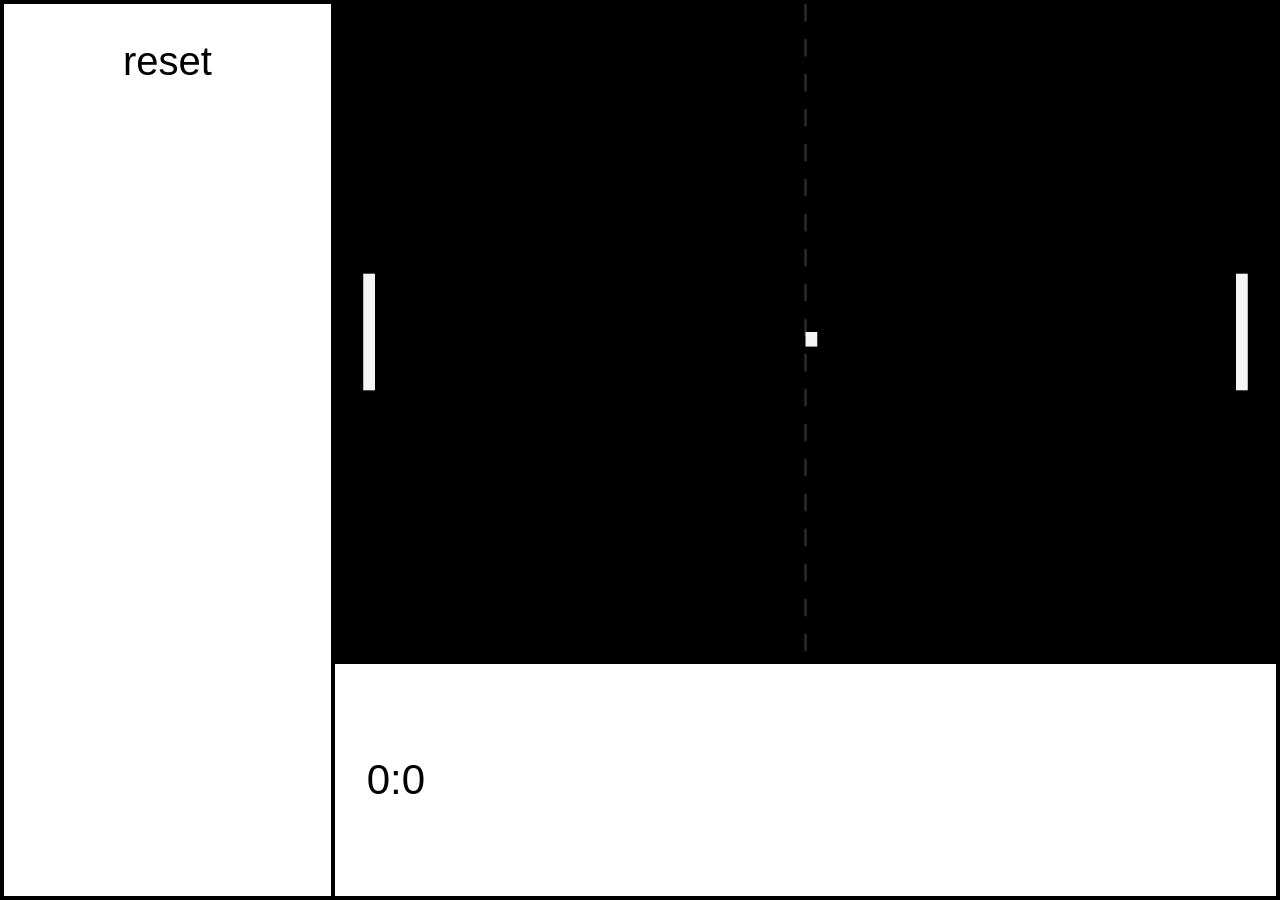
==== web/visualizer.html @ 7440715d "working pong game + visualizer" ====
<!doctype html>
<html lang="en">
<head>
  <meta charset="utf-8">
  <meta name="viewport" content="width=device-width, initial-scale=1">
  <title>Pong Visualizer</title>
  <link rel="stylesheet" href="/web/visualizer.css">
</head>
<body>
  <main class="visualizer">
    <aside class="controls">
      <button id="reset" type="button">reset</button>
    </aside>
    <section class="game-panel">
      <canvas id="preview" aria-label="Pong state preview"></canvas>
    </section>
    <section class="score" aria-label="Score">
      <span id="score">0:0</span>
    </section>
  </main>
  <script src="/web/pong-core.js"></script>
  <script src="/web/visualizer.js"></script>
</body>
</html>
---- web/visualizer.css ----
html,
body {
  width: 100%;
  height: 100%;
  margin: 0;
  background: #fff;
  color: #000;
  font-family: Arial, Helvetica, sans-serif;
}

body {
  overflow: hidden;
}

.visualizer {
  box-sizing: border-box;
  display: grid;
  grid-template-columns: 26% 74%;
  grid-template-rows: 74% 26%;
  width: 100vw;
  height: 100vh;
  border: 4px solid #000;
}

.controls {
  grid-row: 1 / 3;
  border-right: 4px solid #000;
  padding-top: 36px;
  text-align: center;
}

button {
  appearance: none;
  border: 0;
  background: transparent;
  color: #000;
  font: inherit;
  font-size: 40px;
  line-height: 1;
  cursor: pointer;
}

button:focus-visible {
  outline: 3px solid #000;
  outline-offset: 8px;
}

.game-panel {
  min-width: 0;
  min-height: 0;
  border-bottom: 4px solid #000;
}

#preview {
  display: block;
  width: 100%;
  height: 100%;
  background: #000;
}

.score {
  display: flex;
  align-items: center;
  justify-content: flex-start;
  padding-left: 32px;
  font-size: 42px;
  line-height: 1;
}
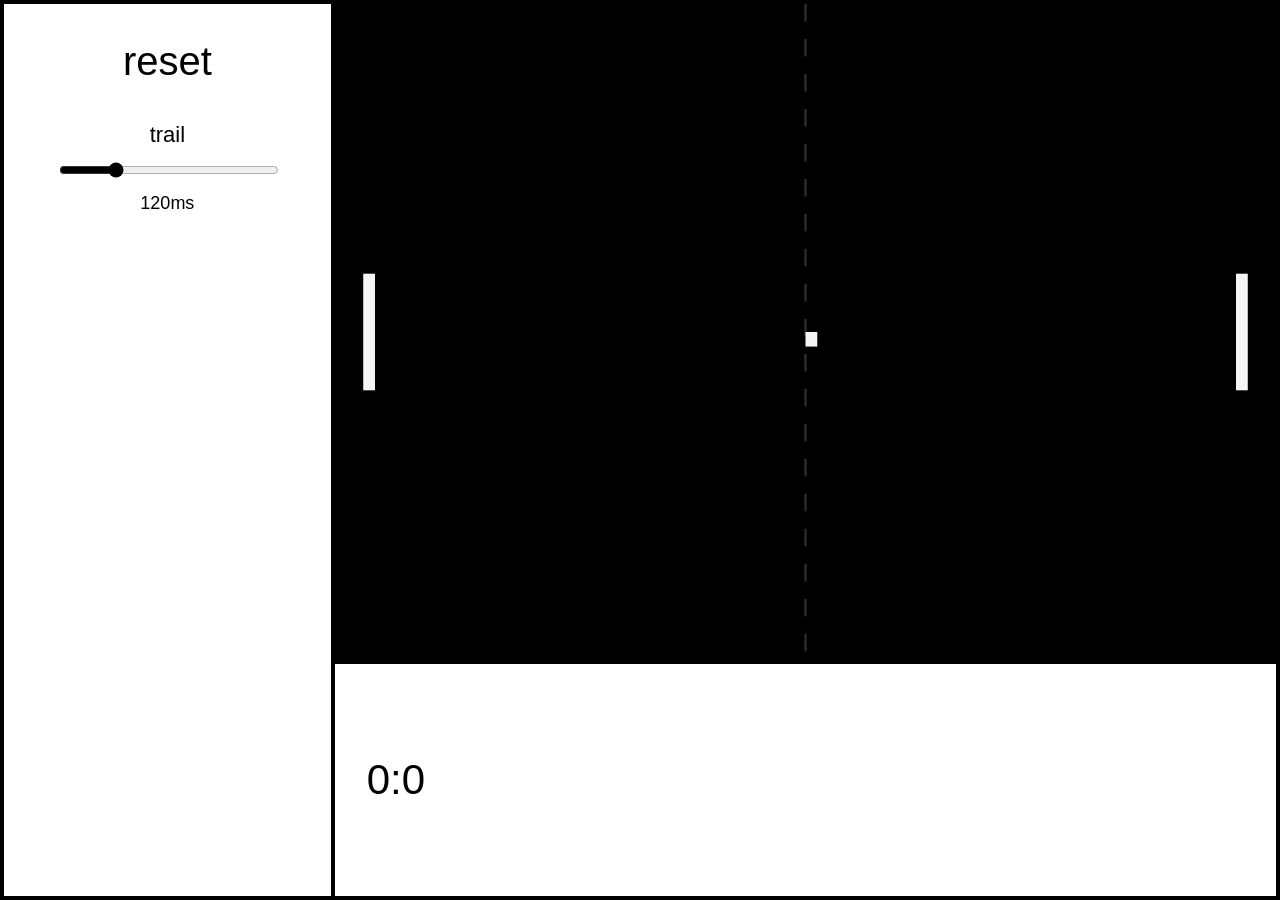
==== commit 8c73745b: "added trail to visualizer" ====
--- a/web/visualizer.html
+++ b/web/visualizer.html
@@ -10,6 +10,11 @@
   <main class="visualizer">
     <aside class="controls">
       <button id="reset" type="button">reset</button>
+      <label class="trail-control" for="trailMs">
+        <span>trail</span>
+        <input id="trailMs" type="range" min="0" max="500" step="10" value="120">
+        <output id="trailValue" for="trailMs">120ms</output>
+      </label>
     </aside>
     <section class="game-panel">
       <canvas id="preview" aria-label="Pong state preview"></canvas>
--- a/web/visualizer.css
+++ b/web/visualizer.css
@@ -27,6 +27,24 @@
   border-right: 4px solid #000;
   padding-top: 36px;
   text-align: center;
+}
+
+.trail-control {
+  display: grid;
+  gap: 14px;
+  width: min(220px, calc(100% - 40px));
+  margin: 42px auto 0;
+  font-size: 22px;
+  line-height: 1;
+}
+
+.trail-control input {
+  width: 100%;
+  accent-color: #000;
+}
+
+.trail-control output {
+  font-size: 18px;
 }
 
 button {
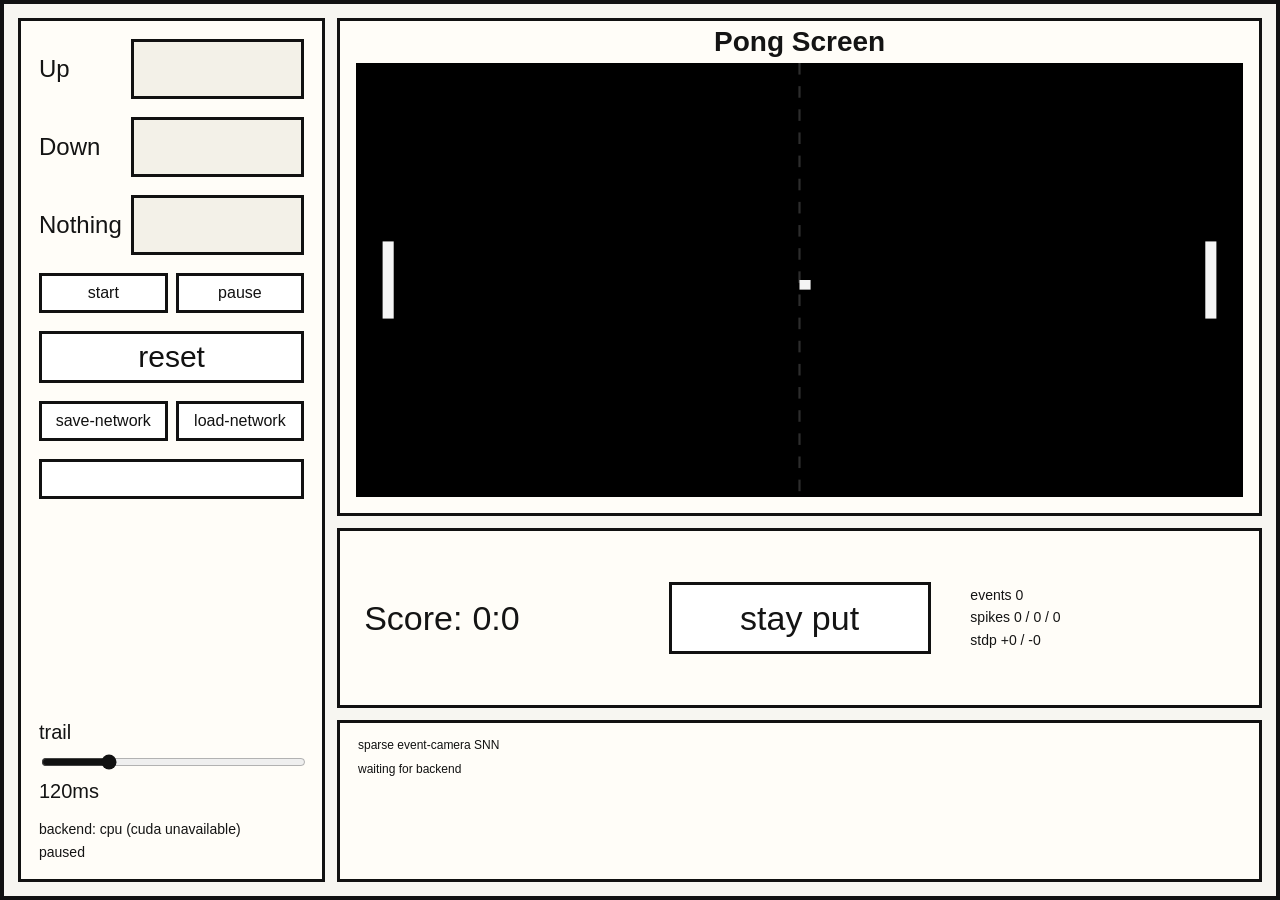
==== commit c103bb9d: "initial setup - still a bit quirky" ====
--- a/web/visualizer.html
+++ b/web/visualizer.html
@@ -9,18 +9,60 @@
 <body>
   <main class="visualizer">
     <aside class="controls">
+      <div class="output-stack" aria-label="SNN output activity">
+        <div class="output-meter" data-output="up">
+          <span>Up</span>
+          <div class="meter-track"><div id="barUp" class="meter-fill"></div></div>
+        </div>
+        <div class="output-meter" data-output="down">
+          <span>Down</span>
+          <div class="meter-track"><div id="barDown" class="meter-fill"></div></div>
+        </div>
+        <div class="output-meter" data-output="stay">
+          <span>Nothing</span>
+          <div class="meter-track"><div id="barStay" class="meter-fill"></div></div>
+        </div>
+      </div>
+      <div class="button-row">
+        <button id="start" type="button">start</button>
+        <button id="pause" type="button">pause</button>
+      </div>
       <button id="reset" type="button">reset</button>
+      <div class="button-row">
+        <button id="saveNetwork" type="button">save-network</button>
+        <button id="loadNetwork" type="button">load-network</button>
+      </div>
+      <select id="savedNetworks" aria-label="Saved networks"></select>
       <label class="trail-control" for="trailMs">
         <span>trail</span>
         <input id="trailMs" type="range" min="0" max="500" step="10" value="120">
         <output id="trailValue" for="trailMs">120ms</output>
       </label>
+      <div class="backend-readout">
+        <span id="device">backend: waiting</span>
+        <span id="trainState">paused</span>
+      </div>
     </aside>
     <section class="game-panel">
+      <h1>Pong Screen</h1>
       <canvas id="preview" aria-label="Pong state preview"></canvas>
     </section>
-    <section class="score" aria-label="Score">
-      <span id="score">0:0</span>
+    <section class="bottom-panel" aria-label="SNN status">
+      <div class="score">
+        <span>Score:</span>
+        <span id="score">0:0</span>
+      </div>
+      <div class="winner">
+        <span id="winner">stay put</span>
+      </div>
+      <div class="spike-stats">
+        <span id="eventCount">events 0</span>
+        <span id="spikeCounts">spikes 0 / 0 / 0</span>
+        <span id="stdpCounts">stdp +0 / -0</span>
+      </div>
+    </section>
+    <section class="network-panel" aria-label="Network design">
+      <canvas id="networkDesign" aria-label="Sparse SNN architecture and activity"></canvas>
     </section>
   </main>
   <script src="/web/pong-core.js"></script>
--- a/web/visualizer.css
+++ b/web/visualizer.css
@@ -3,8 +3,8 @@
   width: 100%;
   height: 100%;
   margin: 0;
-  background: #fff;
-  color: #000;
+  background: #f7f6f1;
+  color: #141414;
   font-family: Arial, Helvetica, sans-serif;
 }
 
@@ -12,75 +12,210 @@
   overflow: hidden;
 }
 
+button,
+select {
+  font: inherit;
+}
+
 .visualizer {
   box-sizing: border-box;
   display: grid;
-  grid-template-columns: 26% 74%;
-  grid-template-rows: 74% 26%;
+  grid-template-columns: minmax(230px, 24vw) minmax(480px, 1fr);
+  grid-template-rows: minmax(300px, 62vh) minmax(150px, 20vh) minmax(120px, 18vh);
+  gap: 12px;
   width: 100vw;
   height: 100vh;
-  border: 4px solid #000;
+  padding: 14px;
+  border: 4px solid #111;
+}
+
+.controls,
+.game-panel,
+.bottom-panel,
+.network-panel {
+  border: 3px solid #111;
+  background: #fffdf8;
 }
 
 .controls {
-  grid-row: 1 / 3;
-  border-right: 4px solid #000;
-  padding-top: 36px;
-  text-align: center;
+  grid-row: 1 / 4;
+  display: flex;
+  flex-direction: column;
+  gap: 18px;
+  padding: 18px;
+  min-width: 0;
+  overflow: auto;
+}
+
+.output-stack {
+  display: grid;
+  gap: 18px;
+}
+
+.output-meter {
+  display: grid;
+  grid-template-columns: 82px minmax(70px, 1fr);
+  align-items: center;
+  gap: 10px;
+  font-size: 24px;
+  line-height: 1;
+}
+
+.meter-track {
+  height: 54px;
+  border: 3px solid #111;
+  background: #f3f1e8;
+  overflow: hidden;
+}
+
+.meter-fill {
+  width: 0%;
+  height: 100%;
+  background: #158142;
+  transition: width 90ms linear;
+}
+
+.button-row {
+  display: grid;
+  grid-template-columns: 1fr 1fr;
+  gap: 8px;
+}
+
+button,
+select {
+  appearance: none;
+  min-height: 40px;
+  border: 3px solid #111;
+  border-radius: 0;
+  background: #fff;
+  color: #111;
+  cursor: pointer;
+}
+
+button {
+  padding: 6px 10px;
+}
+
+button:focus-visible,
+select:focus-visible,
+input:focus-visible {
+  outline: 3px solid #2456d6;
+  outline-offset: 2px;
+}
+
+#reset {
+  font-size: 30px;
+}
+
+#saveNetwork,
+#loadNetwork {
+  font-size: 16px;
+}
+
+#savedNetworks {
+  width: 100%;
+  padding: 8px;
 }
 
 .trail-control {
   display: grid;
-  gap: 14px;
-  width: min(220px, calc(100% - 40px));
-  margin: 42px auto 0;
-  font-size: 22px;
-  line-height: 1;
+  gap: 8px;
+  margin-top: auto;
+  font-size: 20px;
 }
 
 .trail-control input {
   width: 100%;
-  accent-color: #000;
-}
-
-.trail-control output {
-  font-size: 18px;
-}
-
-button {
-  appearance: none;
-  border: 0;
-  background: transparent;
-  color: #000;
-  font: inherit;
-  font-size: 40px;
-  line-height: 1;
-  cursor: pointer;
-}
-
-button:focus-visible {
-  outline: 3px solid #000;
-  outline-offset: 8px;
+  accent-color: #111;
+}
+
+.backend-readout,
+.spike-stats {
+  display: grid;
+  gap: 5px;
+  font-size: 14px;
+  line-height: 1.25;
 }
 
 .game-panel {
+  position: relative;
   min-width: 0;
   min-height: 0;
-  border-bottom: 4px solid #000;
+  padding: 42px 16px 16px;
+}
+
+.game-panel h1 {
+  position: absolute;
+  top: 7px;
+  left: 0;
+  right: 0;
+  margin: 0;
+  text-align: center;
+  font-size: 28px;
+  font-weight: 700;
+  line-height: 1;
+}
+
+#preview,
+#networkDesign {
+  display: block;
+  width: 100%;
+  height: 100%;
 }
 
 #preview {
-  display: block;
-  width: 100%;
-  height: 100%;
-  background: #000;
+  background: #050505;
+}
+
+.bottom-panel {
+  display: grid;
+  grid-template-columns: minmax(160px, 1fr) minmax(220px, 1.2fr) minmax(200px, 1fr);
+  align-items: center;
+  gap: 12px;
+  padding: 16px 24px;
 }
 
 .score {
   display: flex;
-  align-items: center;
-  justify-content: flex-start;
-  padding-left: 32px;
-  font-size: 42px;
-  line-height: 1;
-}
+  gap: 10px;
+  font-size: 34px;
+  line-height: 1;
+}
+
+.winner {
+  justify-self: center;
+  min-width: 220px;
+  border: 3px solid #111;
+  padding: 16px 18px;
+  text-align: center;
+  font-size: 34px;
+  line-height: 1;
+  background: #fff;
+}
+
+.network-panel {
+  min-width: 0;
+  min-height: 0;
+  padding: 8px;
+}
+
+@media (max-width: 780px) {
+  body {
+    overflow: auto;
+  }
+
+  .visualizer {
+    grid-template-columns: 1fr;
+    grid-template-rows: auto 360px 170px 180px;
+    height: auto;
+    min-height: 100vh;
+  }
+
+  .controls {
+    grid-row: auto;
+  }
+
+  .bottom-panel {
+    grid-template-columns: 1fr;
+  }
+}
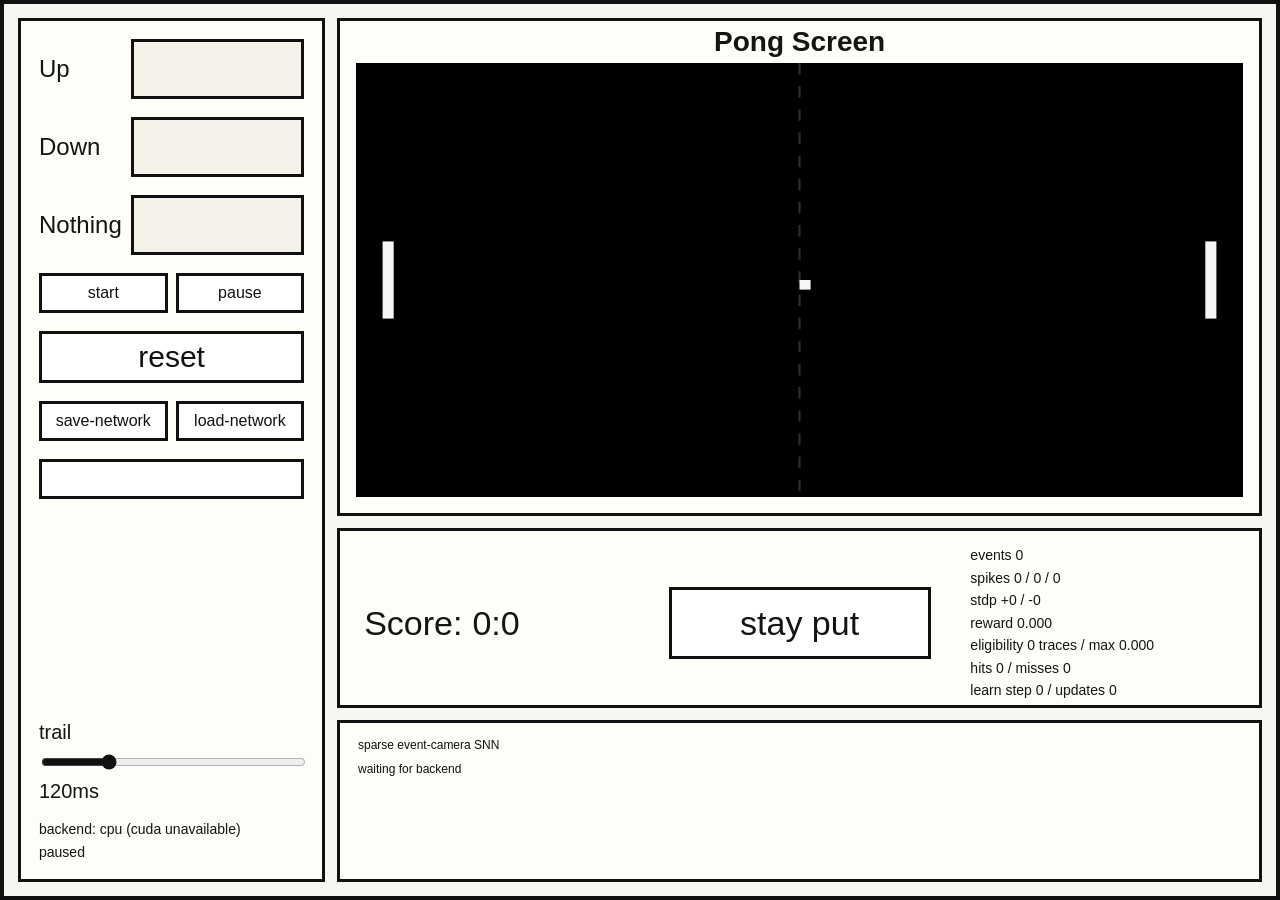
==== commit 0f7375ca: "initial implementation of reward" ====
--- a/web/visualizer.html
+++ b/web/visualizer.html
@@ -59,6 +59,10 @@
         <span id="eventCount">events 0</span>
         <span id="spikeCounts">spikes 0 / 0 / 0</span>
         <span id="stdpCounts">stdp +0 / -0</span>
+        <span id="rewardReadout">reward +0.000</span>
+        <span id="eligibilityReadout">eligibility 0 traces</span>
+        <span id="hitMissReadout">hits 0 / misses 0</span>
+        <span id="learningReadout">learn step 0 / updates 0</span>
       </div>
     </section>
     <section class="network-panel" aria-label="Network design">
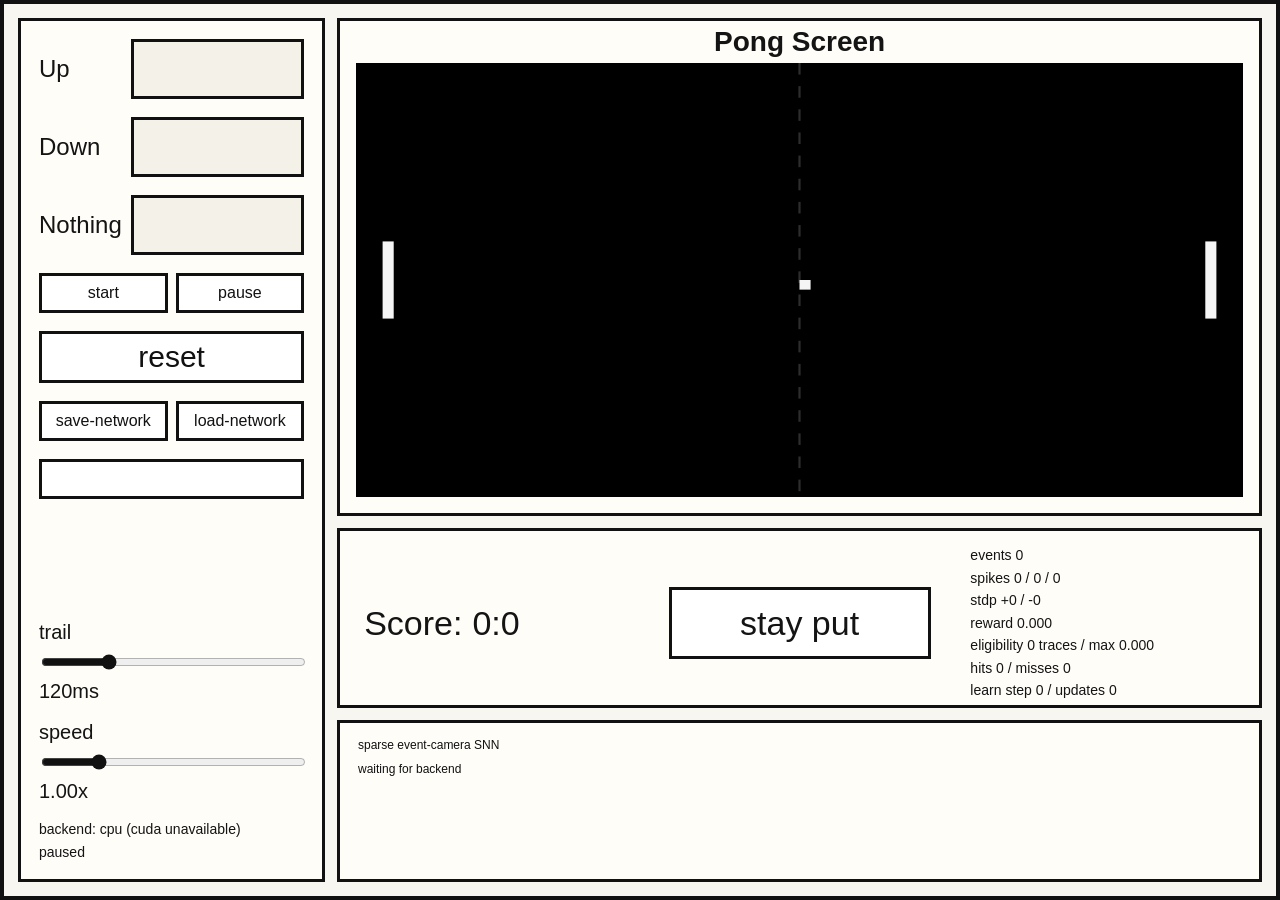
==== commit f40ef4ea: "added speed adjustment + ran / saved networks saves" ====
--- a/web/visualizer.html
+++ b/web/visualizer.html
@@ -38,6 +38,11 @@
         <input id="trailMs" type="range" min="0" max="500" step="10" value="120">
         <output id="trailValue" for="trailMs">120ms</output>
       </label>
+      <label class="speed-control" for="simSpeed">
+        <span>speed</span>
+        <input id="simSpeed" type="range" min="0.25" max="4" step="0.25" value="1">
+        <output id="simSpeedValue" for="simSpeed">1.00x</output>
+      </label>
       <div class="backend-readout">
         <span id="device">backend: waiting</span>
         <span id="trainState">paused</span>
--- a/web/visualizer.css
+++ b/web/visualizer.css
@@ -117,14 +117,19 @@
   padding: 8px;
 }
 
+.trail-control,
+.speed-control {
+  display: grid;
+  gap: 8px;
+  font-size: 20px;
+}
+
 .trail-control {
-  display: grid;
-  gap: 8px;
   margin-top: auto;
-  font-size: 20px;
-}
-
-.trail-control input {
+}
+
+.trail-control input,
+.speed-control input {
   width: 100%;
   accent-color: #111;
 }
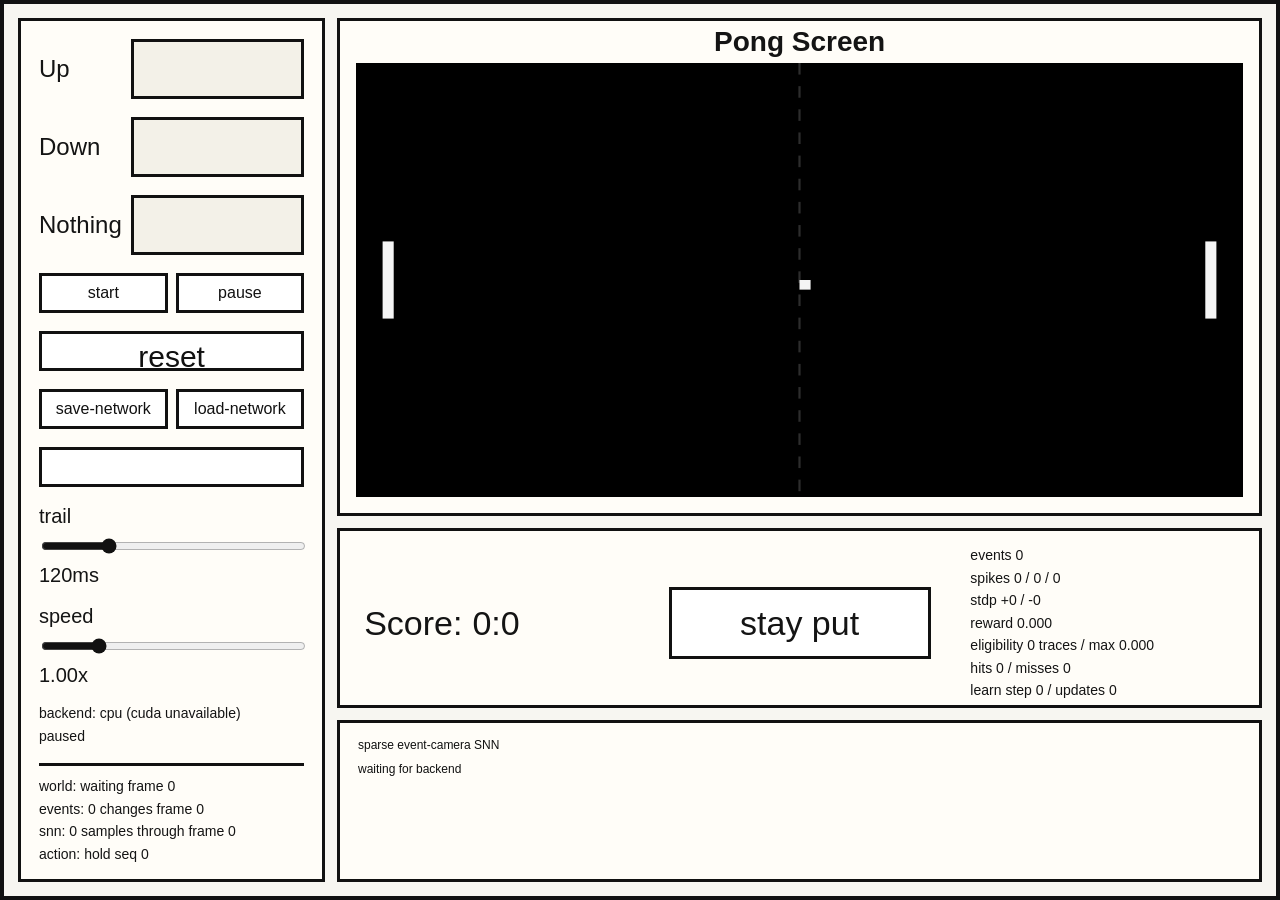
==== commit af25b5f5: "everything is decoupled (untested)" ====
--- a/web/visualizer.html
+++ b/web/visualizer.html
@@ -47,6 +47,12 @@
         <span id="device">backend: waiting</span>
         <span id="trainState">paused</span>
       </div>
+      <div class="stream-readout" aria-label="Stream status">
+        <span id="worldStream">world: waiting</span>
+        <span id="eventStream">events: waiting</span>
+        <span id="snnStream">snn: waiting</span>
+        <span id="actionStream">action: hold</span>
+      </div>
     </aside>
     <section class="game-panel">
       <h1>Pong Screen</h1>
--- a/web/visualizer.css
+++ b/web/visualizer.css
@@ -135,11 +135,17 @@
 }
 
 .backend-readout,
+.stream-readout,
 .spike-stats {
   display: grid;
   gap: 5px;
   font-size: 14px;
   line-height: 1.25;
+}
+
+.stream-readout {
+  border-top: 3px solid #111;
+  padding-top: 12px;
 }
 
 .game-panel {
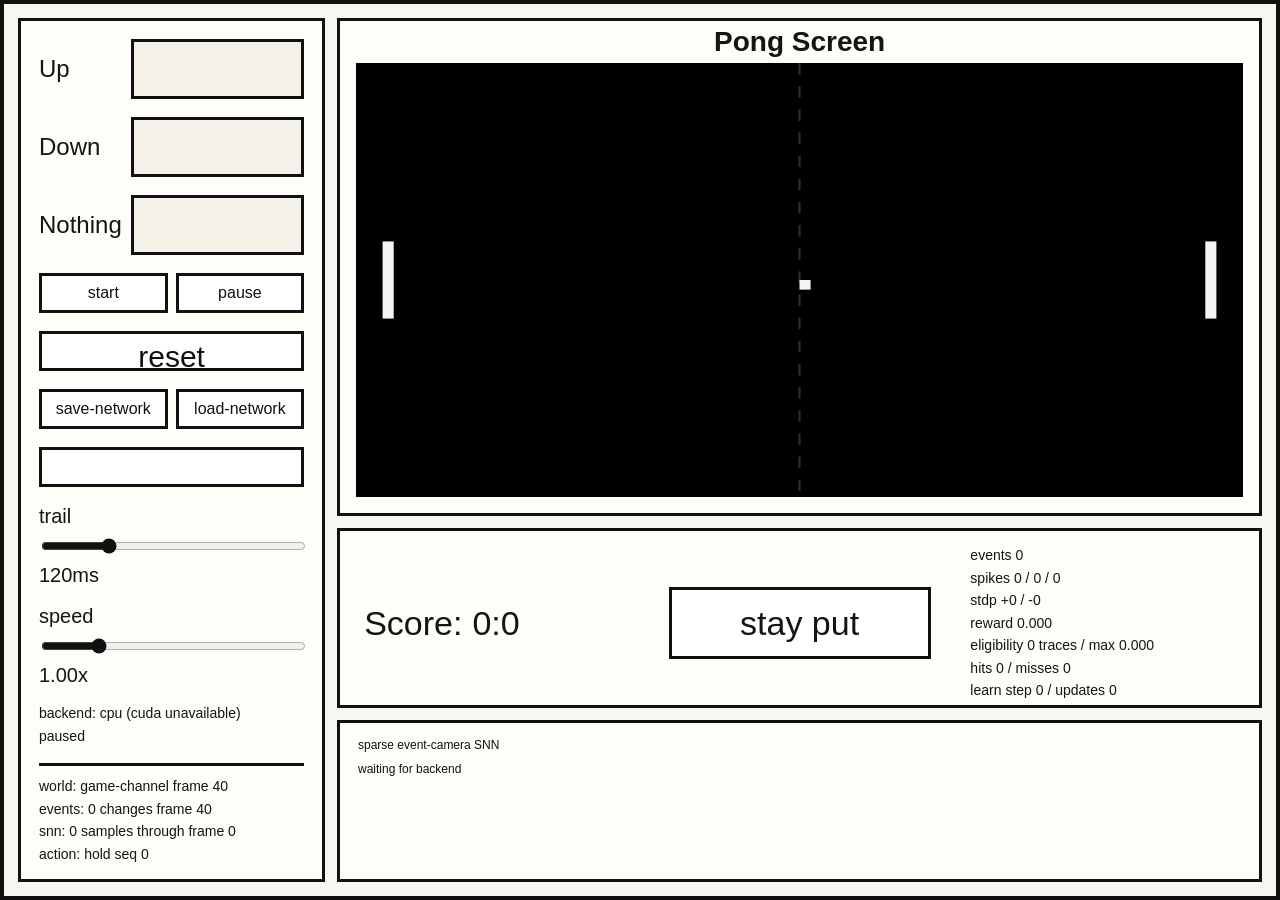
==== commit 2e1d47ba: "decoupled event camera + got working in visualizer (using world-runner)" ====
--- a/web/visualizer.html
+++ b/web/visualizer.html
@@ -81,6 +81,8 @@
     </section>
   </main>
   <script src="/web/pong-core.js"></script>
+  <script src="/web/event-camera.js"></script>
+  <script src="/web/world-runner.js"></script>
   <script src="/web/visualizer.js"></script>
 </body>
 </html>
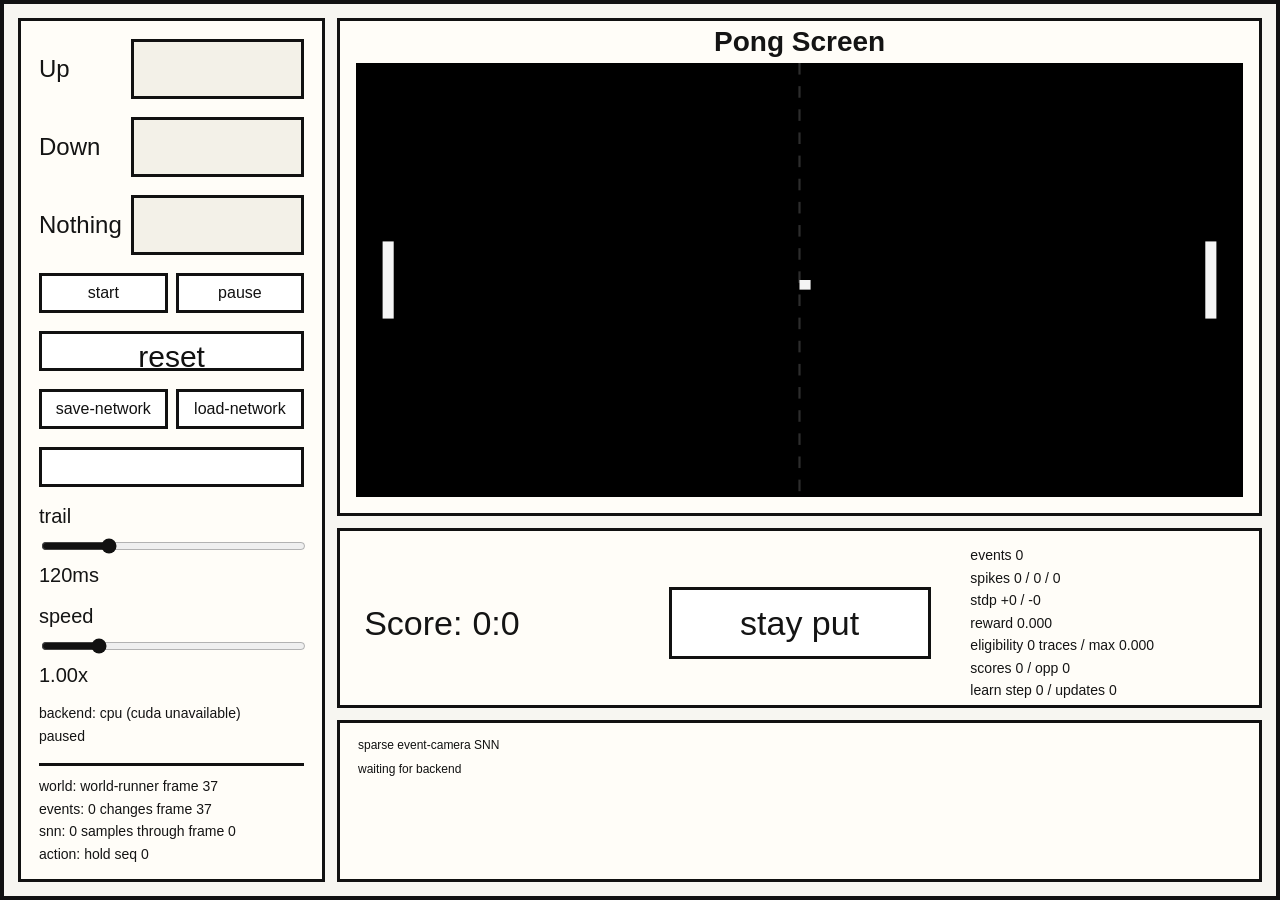
==== commit 584aa02f: "simplified reward system + added survival as 'hit'-like reward" ====
--- a/web/visualizer.html
+++ b/web/visualizer.html
@@ -72,7 +72,7 @@
         <span id="stdpCounts">stdp +0 / -0</span>
         <span id="rewardReadout">reward +0.000</span>
         <span id="eligibilityReadout">eligibility 0 traces</span>
-        <span id="hitMissReadout">hits 0 / misses 0</span>
+        <span id="scoreRewardReadout">scores 0 / opp 0</span>
         <span id="learningReadout">learn step 0 / updates 0</span>
       </div>
     </section>
